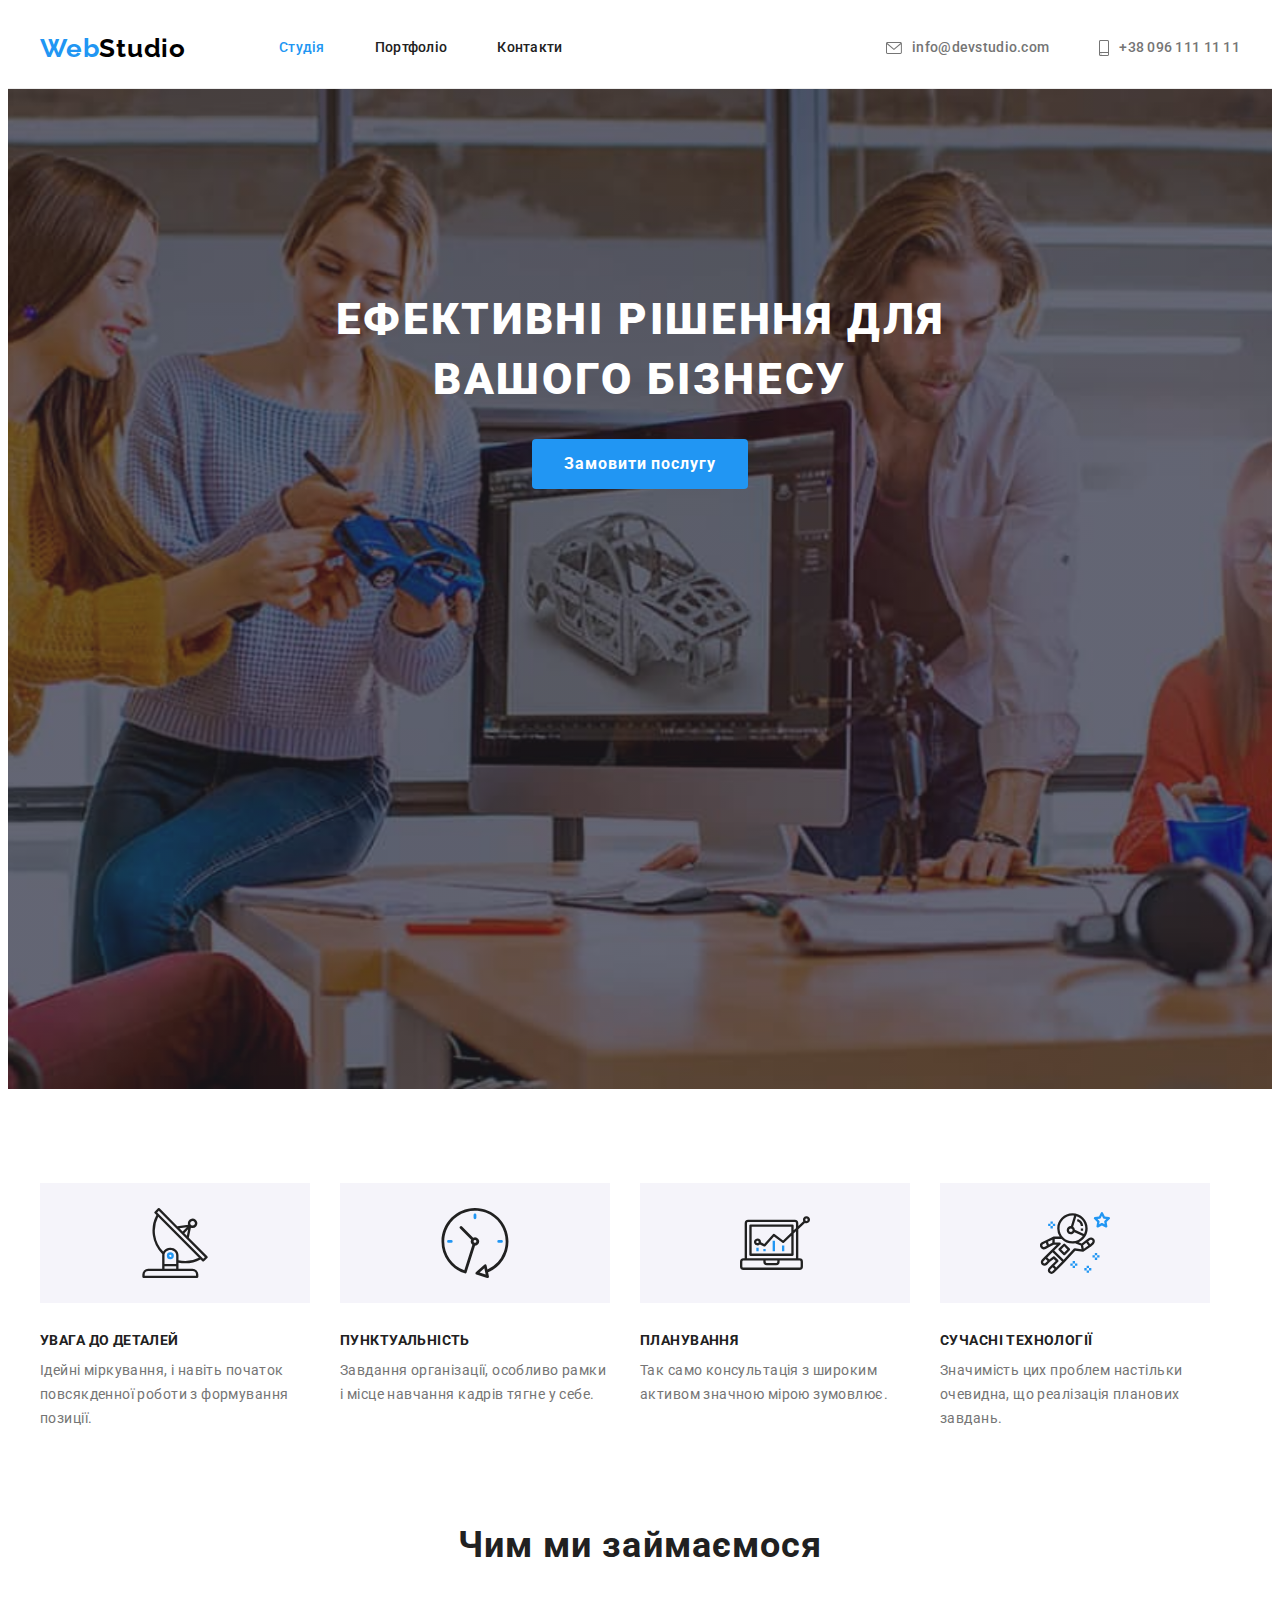
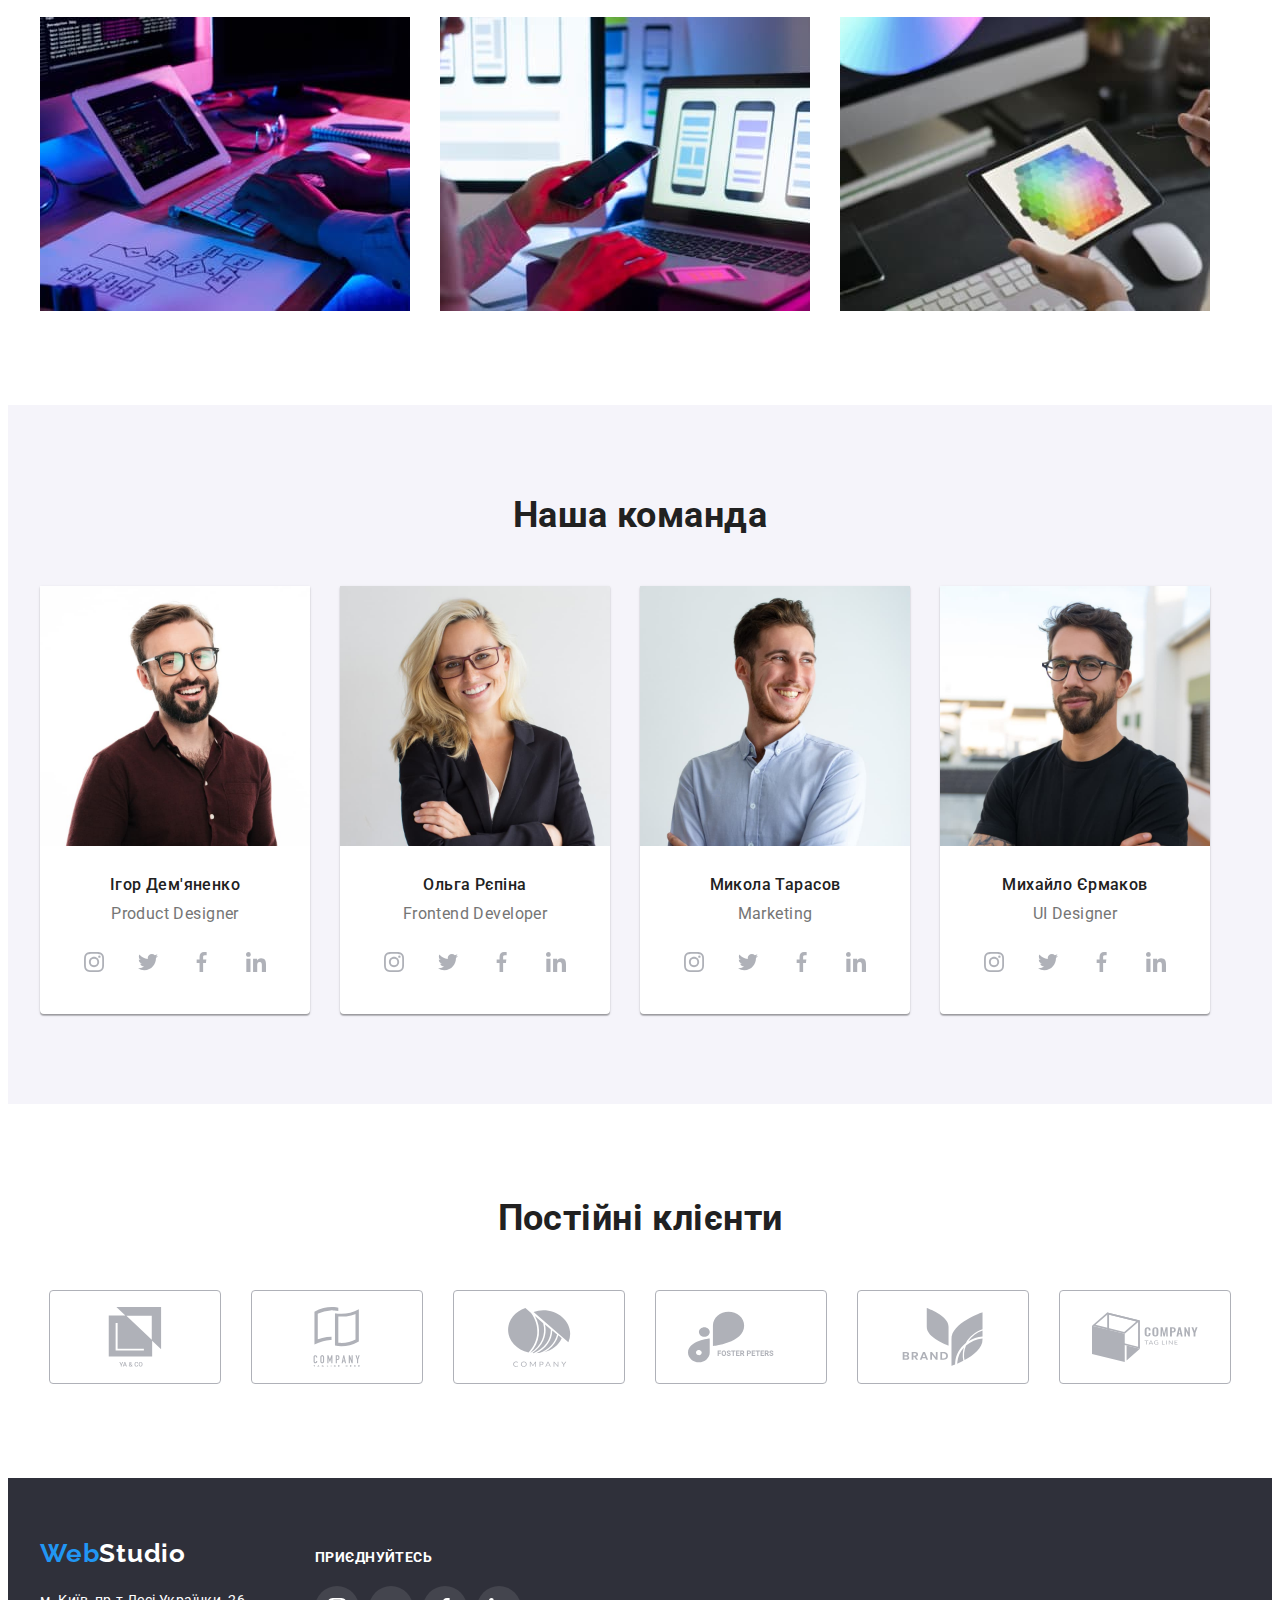
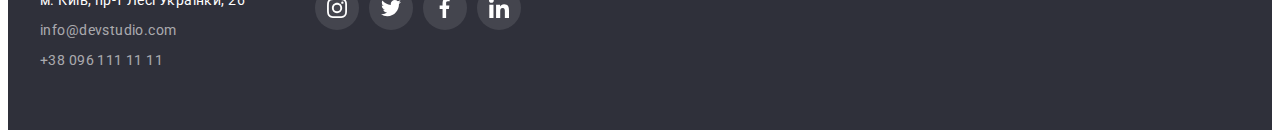
==== index.html @ 9d7074cb "New Start" ====
<!DOCTYPE html>
<html lang="uk">
  <head>
    <meta charset="UTF-8" />
    <meta http-equiv="X-UA-Compatible" content="IE=edge" />
    <meta name="viewport" content="width=device-width, initial-scale=1.0" />
    <title>Студія</title>
    <link
      rel="stylesheet"
      href="https://cdnjs.cloudflare.com/ajax/libs/modern-normalize/1.1.0/modern-normalize.min.css"
      integrity="sha512-wpPYUAdjBVSE4KJnH1VR1HeZfpl1ub8YT/NKx4PuQ5NmX2tKuGu6U/JRp5y+Y8XG2tV+wKQpNHVUX03MfMFn9Q=="
      crossorigin="anonymous"
      referrerpolicy="no-referrer"
    />
    <link rel="preconnect" href="https://fonts.googleapis.com" />
    <link rel="preconnect" href="https://fonts.gstatic.com" crossorigin />
    <link
      href="https://fonts.googleapis.com/css2?family=Raleway:wght@700&family=Roboto:wght@400;500;700;900&display=swap"
      rel="stylesheet"
    />
    <link rel="stylesheet" href="./css/styles.css" />
  </head>
  <body>
    <header class="header">
      <div class="container header-block">
        <nav class="header-navigation">
          <a href="./index.html" class="logo">Web<span class="header-logo-text">Studio</span></a>
          <ul class="header-navigation-list list">
            <li class="header-navigation-item">
              <a href="./index.html" class="header-navigation-link current">Студія</a>
            </li>
            <li class="header-navigation-item">
              <a href="./portfolio.html" class="header-navigation-link">Портфоліо</a>
            </li>
            <li class="header-navigation-item">
              <a href="" class="header-navigation-link">Контакти</a>
            </li>
          </ul>
        </nav>
        <ul class="header-contact-list list">
          <li class="header-contact-item">
            <a href="mailto:info@devstudio.com" class="header-contact-link">
              <svg class="contact-icon" width="16" height="12">
                <use href="./images/symbol-defs.svg#icon-mail"></use>
              </svg>
              info@devstudio.com</a
            >
          </li>
          <li class="header-contact-item">
            <a href="tel:+380961111111" class="header-contact-link">
              <svg class="contact-icon" width="10" height="16">
                <use href="./images/symbol-defs.svg#icon-smartphone"></use>
              </svg>

              +38 096 111 11 11</a
            >
          </li>
        </ul>
      </div>
    </header>
    <main>
      <section class="hero">
        <div class="container">
          <h1 class="hero-title">Ефективні рішення для вашого бізнесу</h1>
          <button type="button" class="button-hero button">Замовити послугу</button>
        </div>
      </section>

      <section class="section feature">
        <div class="container">
          <h2 class="visually-hidden">Наші переваги</h2>
          <ul class="feature-list list">
            <li class="feature-list-item">
              <div class="feature-image">
                <svg class="feature-icon" width="70" height="70">
                  <use href="./images/symbol-defs.svg#icon-antenna"></use>
                </svg>
              </div>
              <h3 class="feature-list-title">Увага до деталей</h3>
              <p class="feature-list-text">
                Ідейні міркування, і навіть початок повсякденної роботи з формування позиції.
              </p>
            </li>
            <li class="feature-list-item">
              <div class="feature-image">
                <svg class="feature-icon" width="70" height="70">
                  <use href="./images/symbol-defs.svg#icon-clock"></use>
                </svg>
              </div>
              <h3 class="feature-list-title">Пунктуальність</h3>
              <p class="feature-list-text">
                Завдання організації, особливо рамки і місце навчання кадрів тягне у себе.
              </p>
            </li>
            <li class="feature-list-item">
              <div class="feature-image">
                <svg class="feature-icon" width="70" height="70">
                  <use href="./images/symbol-defs.svg#icon-diagram"></use>
                </svg>
              </div>
              <h3 class="feature-list-title">Планування</h3>
              <p class="feature-list-text">
                Так само консультація з широким активом значною мірою зумовлює.
              </p>
            </li>
            <li class="feature-list-item">
              <div class="feature-image">
                <svg class="feature-icon" width="70" height="70">
                  <use href="./images/symbol-defs.svg#icon-astronaut"></use>
                </svg>
              </div>
              <h3 class="feature-list-title">Сучасні технології</h3>
              <p class="feature-list-text">
                Значимість цих проблем настільки очевидна, що реалізація планових завдань.
              </p>
            </li>
          </ul>
        </div>
      </section>
      <section class="work">
        <div class="container">
          <h2 class="work-title">Чим ми займаємося</h2>
          <ul class="work-list list">
            <li class="item">
              <img src="./images/coding.jpg" alt="Людина, яка пише код" width="370" />
            </li>
            <li class="item">
              <img src="./images/mobile_dev.jpg" alt="Мобільній розробник" width="370" />
            </li>
            <li class="item">
              <img src="./images/gradient_on_tablet.jpg" alt="Градієнт на планшеті" width="370" />
            </li>
          </ul>
        </div>
      </section>
      <section class="section our-team">
        <div class="container">
          <h2 class="our-team-title">Наша команда</h2>
          <ul class="our-team-list list">
            <li class="item card">
              <img src="./images/demianenko.jpg" alt="фото Ігора Дем'яненко" width="270" />
              <div class="our-team-discr">
                <h3 class="teammate-name">Ігор Дем'яненко</h3>
                <p lang="en" class="teammate-profession">Product Designer</p>
                <ul class="team-social list">
                  <li class="social-item">
                    <a href="" class="social-link">
                      <svg class="social-icon" width="20" height="20">
                        <use href="./images/symbol-defs.svg#icon-instagram"></use>
                      </svg>
                    </a>
                  </li>
                  <li class="social-item">
                    <a href="" class="social-link">
                      <svg class="social-icon" width="20" height="20">
                        <use href="./images/symbol-defs.svg#icon-twitter"></use>
                      </svg>
                    </a>
                  </li>
                  <li class="social-item">
                    <a href="" class="social-link">
                      <svg class="social-icon" width="20" height="20">
                        <use href="./images/symbol-defs.svg#icon-facebook"></use>
                      </svg>
                    </a>
                  </li>
                  <li class="social-item">
                    <a href="" class="social-link">
                      <svg class="social-icon" width="20" height="20">
                        <use href="./images/symbol-defs.svg#icon-linkedin"></use>
                      </svg>
                    </a>
                  </li>
                </ul>
              </div>
            </li>
            <li class="item card">
              <img src="./images/repina.jpg" alt="фото Ольги Рєпіної" width="270" />
              <div class="our-team-discr">
                <h3 class="teammate-name">Ольга Рєпіна</h3>
                <p lang="en" class="teammate-profession">Frontend Developer</p>
                <ul class="team-social list">
                  <li class="social-item">
                    <a href="" class="social-link">
                      <svg class="social-icon" width="20" height="20">
                        <use href="./images/symbol-defs.svg#icon-instagram"></use>
                      </svg>
                    </a>
                  </li>
                  <li class="social-item">
                    <a href="" class="social-link">
                      <svg class="social-icon" width="20" height="20">
                        <use href="./images/symbol-defs.svg#icon-twitter"></use>
                      </svg>
                    </a>
                  </li>
                  <li class="social-item">
                    <a href="" class="social-link">
                      <svg class="social-icon" width="20" height="20">
                        <use href="./images/symbol-defs.svg#icon-facebook"></use>
                      </svg>
                    </a>
                  </li>
                  <li class="social-item">
                    <a href="" class="social-link">
                      <svg class="social-icon" width="20" height="20">
                        <use href="./images/symbol-defs.svg#icon-linkedin"></use>
                      </svg>
                    </a>
                  </li>
                </ul>
              </div>
            </li>
            <li class="item card">
              <img src="./images/tarasov.jpg" alt="фото Миколи Тарасова" width="270" />
              <div class="our-team-discr">
                <h3 class="teammate-name">Микола Тарасов</h3>
                <p lang="en" class="teammate-profession">Marketing</p>
                <ul class="team-social list">
                  <li class="social-item">
                    <a href="" class="social-link">
                      <svg class="social-icon" width="20" height="20">
                        <use href="./images/symbol-defs.svg#icon-instagram"></use>
                      </svg>
                    </a>
                  </li>
                  <li class="social-item">
                    <a href="" class="social-link">
                      <svg class="social-icon" width="20" height="20">
                        <use href="./images/symbol-defs.svg#icon-twitter"></use>
                      </svg>
                    </a>
                  </li>
                  <li class="social-item">
                    <a href="" class="social-link">
                      <svg class="social-icon" width="20" height="20">
                        <use href="./images/symbol-defs.svg#icon-facebook"></use>
                      </svg>
                    </a>
                  </li>
                  <li class="social-item">
                    <a href="" class="social-link">
                      <svg class="social-icon" width="20" height="20">
                        <use href="./images/symbol-defs.svg#icon-linkedin"></use>
                      </svg>
                    </a>
                  </li>
                </ul>
              </div>
            </li>
            <li class="item card">
              <img src="./images/ermakov.jpg" alt="фото Михайла Єрмакова" width="270" />
              <div class="our-team-discr">
                <h3 class="teammate-name">Михайло Єрмаков</h3>
                <p lang="en" class="teammate-profession">UI Designer</p>
                <ul class="team-social list">
                  <li class="social-item">
                    <a href="" class="social-link">
                      <svg class="social-icon" width="20" height="20">
                        <use href="./images/symbol-defs.svg#icon-instagram"></use>
                      </svg>
                    </a>
                  </li>
                  <li class="social-item">
                    <a href="" class="social-link">
                      <svg class="social-icon" width="20" height="20">
                        <use href="./images/symbol-defs.svg#icon-twitter"></use>
                      </svg>
                    </a>
                  </li>
                  <li class="social-item">
                    <a href="" class="social-link">
                      <svg class="social-icon" width="20" height="20">
                        <use href="./images/symbol-defs.svg#icon-facebook"></use>
                      </svg>
                    </a>
                  </li>
                  <li class="social-item">
                    <a href="" class="social-link">
                      <svg class="social-icon" width="20" height="20">
                        <use href="./images/symbol-defs.svg#icon-linkedin"></use>
                      </svg>
                    </a>
                  </li>
                </ul>
              </div>
            </li>
          </ul>
        </div>
      </section>
      <section class="our-clients section">
        <div class="container">
          <h2 class="our-clients-title">Постійні клієнти</h2>
          <ul class="our-clients-list list">
            <li>
              <a href="" class="our-clients-link">
                <svg class="our-clients-icon" width="106" height="60">
                  <use href="./images/symbol-defs.svg#icon-yaco"></use>
                </svg>
              </a>
            </li>
            <li>
              <a href="" class="our-clients-link">
                <svg class="our-clients-icon" width="106" height="60">
                  <use href="./images/symbol-defs.svg#icon-tagline-2"></use>
                </svg>
              </a>
            </li>
            <li>
              <a href="" class="our-clients-link">
                <svg class="our-clients-icon" width="106" height="60">
                  <use href="./images/symbol-defs.svg#icon-company"></use>
                </svg>
              </a>
            </li>
            <li>
              <a href="" class="our-clients-link">
                <svg class="our-clients-icon" width="106" height="60">
                  <use href="./images/symbol-defs.svg#icon-foster-peters"></use>
                </svg>
              </a>
            </li>
            <li>
              <a href="" class="our-clients-link">
                <svg class="our-clients-icon" width="106" height="60">
                  <use href="./images/symbol-defs.svg#icon-rand"></use>
                </svg>
              </a>
            </li>
            <li>
              <a href="" class="our-clients-link">
                <svg class="our-clients-icon" width="106" height="60">
                  <use href="./images/symbol-defs.svg#icon-tag-line"></use>
                </svg>
              </a>
            </li>
          </ul>
        </div>
      </section>
    </main>
    <footer class="footer">
      <div class="container footer-thumb">
        <div class="adress-thumb">
          <a href="./index.html" class="logo">Web<span class="footer-logo-text">Studio</span></a>
          <address class="footer-adress">
            <ul class="footer-adress-list list">
              <li class="item">
                <a
                  href="https://goo.gl/maps/KbacDpf7Sf644kYd8"
                  class="footer-adress-map"
                  target="_blank"
                  rel="noreferrer noopener"
                  >м. Київ, пр-т Лесі Українки, 26</a
                >
              </li>
              <li class="item">
                <a href="mailto:info@devstudio.com" class="footer-adress-mail"
                  >info@devstudio.com</a
                >
              </li>
              <li class="item">
                <a href="tel:+380961111111" class="footer-adress-tel">+38 096 111 11 11</a>
              </li>
            </ul>
          </address>
        </div>
        <div class="join-thumb">
          <h2 class="footer-join-tittle">приєднуйтесь</h2>
          <ul class="footer-social-list list">
            <li class="footer-social-item">
              <a href="" class="footer-social-link">
                <svg class="footer-social-icon" width="20" height="20">
                  <use href="./images/symbol-defs.svg#icon-instagram"></use>
                </svg>
              </a>
            </li>
            <li class="footer-social-item">
              <a href="" class="footer-social-link">
                <svg class="footer-social-icon" width="20" height="20">
                  <use href="./images/symbol-defs.svg#icon-twitter"></use>
                </svg>
              </a>
            </li>
            <li class="footer-social-item">
              <a href="" class="footer-social-link">
                <svg class="footer-social-icon" width="20" height="20">
                  <use href="./images/symbol-defs.svg#icon-facebook"></use>
                </svg>
              </a>
            </li>
            <li class="footer-social-item">
              <a href="" class="footer-social-link">
                <svg class="footer-social-icon" width="20" height="20">
                  <use href="./images/symbol-defs.svg#icon-linkedin"></use>
                </svg>
              </a>
            </li>
          </ul>
        </div>
      </div>
    </footer>
  </body>
</html>
---- css/styles.css ----
:root {
  --primary-text-color: #757575; /* цвет вторичного текста */
  --title-text-color: #212121; /* вторичнй цвет бренда  (и текста) */
  --accent-color: #2196f3; /* основной цвет бренда */
  --black-color: #000000; /* Черный цвет на сайте */
  --bgd-color: #2f303a; /* цвет фона */
  --white-color: #ffffff; /* белый цвет на сайте */
  --transparent-white-color: rgba(255, 255, 255, 0.6); /* цвет текста в футере (с прозрачностью */
  --team-bgd-color: #f5f4fa; /* цвет фона на секциях */
  --border-color-cards: #eeeeee; /* Цвет рамок карточек*/
  --border-color-main: #ececec; /* цвет основных рамок */
  --active-button-background: #188ce8; /* цвет активности главной кнопки */
  --primary-icon-color: #afb1b8; /* Цвет контуров иконок */
}

h1,
h2,
h3,
h4,
h5,
h6,
p {
  margin: 0;
}

ul {
  margin: 0;
  padding: 0;
}

img {
  max-width: 100%;
  height: auto;
  display: block;
}

.container {
  width: 1200px;
  margin-left: auto;
  margin-right: auto;
  padding-left: 15px;
  padding-right: 15px;
  /*   outline: 2px solid tomato; */
}

.section {
  padding-top: 94px;
  padding-bottom: 94px;
}

.list {
  list-style-type: none;
}

body {
  background-color: var(--white-color);
  color: var(--primary-text-color);
  font-family: Roboto, sans-serif;
  font-size: 14px;
  letter-spacing: 0.03em;
}
a {
  text-decoration: none;
}

.button {
  font-family: Roboto, sans-serif;
  cursor: pointer;
}
.button-hero {
  background-color: var(--accent-color);
  color: var(--white-color);
  font-weight: 700;
  font-size: 16px;
  line-height: 1.87;
  letter-spacing: 0.06em;

  display: block;
  margin-left: auto;
  margin-right: auto;
  min-width: 216px;
  padding: 10px 32px;
  max-height: 50px;
  border: none;
  border-radius: 4px;
}
.button-secondary {
  background-color: var(--team-bgd-color);
  color: var(--title-text-color);
  font-weight: 500;
  font-size: 16px;
  line-height: 1.62;
  letter-spacing: 0.03em;

  padding: 6px 22px;
  max-height: 38px;
  border: transparent;
  border-radius: 4px;
}

.visually-hidden {
  position: absolute;
  width: 1px;
  height: 1px;
  margin: -1px;
  border: 0;
  padding: 0;
  white-space: nowrap;
  clip-path: inset(100%);
  clip: rect(0 0 0 0);
  overflow: hidden;
}

/* ----------------------HEADER----------------------- */

.header {
  border-bottom: 1px solid #ececec;
}
.header-block {
  display: flex;
}
.header-navigation {
  display: flex;
  align-items: center;
}

.logo {
  display: block;
  font-family: Raleway, normal;
  color: var(--accent-color);
  text-decoration: none;
  font-weight: 700;
  font-size: 26px;
  line-height: 1.19;
  letter-spacing: 0.03em;
}

.header-logo-text {
  color: var(--black-color);
}
.header-navigation-list {
  display: flex;
  align-items: center;
  margin-left: 93px;
}

.header-navigation-item:not(:last-child) {
  margin-right: 50px;
}

.header-navigation-link {
  color: var(--title-text-color);
  text-decoration: none;
  font-weight: 500;
  font-size: 14px;
  line-height: 1.14;
  letter-spacing: 0.02em;
  padding-top: 32px;
  padding-bottom: 32px;
  display: block;
}
.current {
  color: var(--accent-color);
}

.header-contact-list {
  display: flex;
  align-items: center;
  margin-left: auto;
}

.header-contact-link {
  text-decoration: none;
  color: var(--primary-text-color);
  font-weight: 500;
  font-size: 14px;
  line-height: 1.14;
  letter-spacing: 0.02em;
  padding-top: 32px;
  padding-bottom: 32px;
  display: flex;
  align-items: center;
}

.contact-icon {
  margin-right: 10px;
  fill: currentColor;
}

.header-contact-item:not(:last-child) {
  margin-right: 50px;
}

.header-navigation-link:hover,
.header-navigation-link:focus,
.header-contact-link:hover,
.header-contact-link:focus {
  color: var(--accent-color);
}

.contact-icon:hover,
.contact-icon:focus {
  fill: var(--accent-color);
}

/* --------------------HERO------------------------ */
.hero {
  background-color: var(--bgd-color);
  text-align: center;
  padding: 200px 0px;

  max-width: 1600px;
  height: 600px;

  background-image: linear-gradient(rgba(47, 48, 58, 0.4), rgba(47, 48, 58, 0.4)),
    url(../images/hero-bg.jpg);
  background-repeat: no-repeat;
  background-position: center;
  background-size: cover;

  margin: 0 auto;
}
/* .hero .container {
} */

.hero-title {
  font-weight: 900;
  font-size: 44px;
  line-height: 60px;
  letter-spacing: 0.06em;
  color: var(--white-color);
  text-transform: uppercase;
  max-width: 696px;
  margin: 0 auto;
  margin-bottom: 30px;
}

.button-hero:hover,
.button-hero:focus {
  background-color: var(--active-button-background);
}

/* ---------------------FEATURES----------------------- */

.feature-list {
  display: flex;
  flex-wrap: wrap;
}

.feature-list-item {
  flex-basis: calc(100% / 4 - 30px);
  min-width: 270px;
}
.feature-list-item:not(:last-child) {
  margin-right: 30px;
}

.feature-image {
  display: flex;
  align-items: center;
  justify-content: center;
  width: 270px;
  height: 120px;
  margin-bottom: 30px;
  background-color: var(--team-bgd-color);
}

.feature-list-title {
  color: var(--title-text-color);
  font-weight: 700;
  font-size: 14px;
  line-height: 1.14;
  text-transform: uppercase;
  margin-bottom: 10px;
}

.feature-list-text {
  line-height: 1.71;
}

/* ----------------------OUR WORK---------------------------- */
.work {
  padding-bottom: 94px;
  padding-top: 0px;
}

.work-title {
  color: var(--title-text-color);
  font-weight: 700;
  font-size: 36px;
  line-height: 1.16;
  letter-spacing: 0.03em;
  text-align: center;
  margin-bottom: 50px;
}

.work-list {
  display: flex;
  flex-wrap: wrap;
}

.work-list > .item {
  flex-basis: calc(100% / 3 -30px);
}

.work-list > .item:not(:last-child) {
  margin-right: 30px;
}

/* -----------------------------OUR TEAM---------------------------------- */

.our-team {
  background-color: var(--team-bgd-color);
  padding: 90px 0px;
}

.our-team-title {
  color: var(--title-text-color);
  font-weight: 700;
  font-size: 36px;
  line-height: 1.16;
  margin-bottom: 50px;
  text-align: center;
}

.our-team-list {
  display: flex;
  flex-wrap: wrap;
}
.card {
  background: var(--white-color);
  box-shadow: 0px 1px 3px rgba(0, 0, 0, 0.12), 0px 1px 1px rgba(0, 0, 0, 0.14),
    0px 2px 1px rgba(0, 0, 0, 0.2);
  border-radius: 0px 0px 4px 4px;
}

.our-team-list > .item {
  flex-basis: calc(100% / 4-30px);
}

.our-team-list > .item:not(:last-child) {
  margin-right: 30px;
}

.our-team-discr {
  padding-top: 30px;
  padding-bottom: 30px;
}
.teammate-name {
  color: var(--title-text-color);
  font-weight: 500;
  font-size: 16px;
  line-height: 1.18;
  text-align: center;
}

.teammate-profession {
  font-size: 16px;
  line-height: 1.18;
  margin-top: 10px;
  text-align: center;
}

.team-social {
  display: flex;
  justify-content: center;
  margin-top: 16px;
  gap: 10px;
}
.social-link {
  display: flex;
  align-items: center;
  justify-content: center;
  background-color: var(--white-color);
  color: var(--primary-icon-color);
  border-radius: 50%;
  width: 44px;
  height: 44px;
}

.social-icon {
  fill: currentColor;
}

.social-link:hover,
.social-link:focus {
  background-color: var(--accent-color);
  color: var(--white-color);
}

/* ----------------------------------OUR CLIENTS------------------------ */
.our-clients {
}

.our-clients-title {
  color: var(--title-text-color);
  font-weight: 700;
  font-size: 36px;
  line-height: 1.16;
  margin-bottom: 50px;
  text-align: center;
}

.our-clients-list {
  display: flex;
  justify-content: center;
  align-items: center;
  gap: 30px;
}

.our-clients-link {
  display: flex;
  width: 170px;
  height: 92px;
  justify-content: center;
  align-items: center;
  background: #ffffff;
  color: var(--primary-icon-color);
  border: 1px solid var(--primary-icon-color);
  border-radius: 4px;
}

.our-clients-icon {
  fill: currentColor;
}

.our-clients-link:hover,
.our-clients-link:focus {
  color: var(--accent-color);
  border-color: var(--accent-color);
}

/* ----------------------------------FOOTER----------------------------- */

.footer {
  background-color: var(--bgd-color);
  padding-top: 60px;
  padding-bottom: 60px;
}

.footer-thumb {
  display: flex;
  align-items: baseline;
}

.footer .logo {
  margin-bottom: 20px;
}

.footer-logo-text {
  color: var(--white-color);
}

.footer-adress-list > .item {
  display: block;
  margin-bottom: 9px;
  margin-top: 0px;
  max-height: 21px;
  /*  outline: 4px solid blueviolet; */
}
.footer-adress-list > .item:last-child {
  margin-bottom: 0px;
}

.footer-adress-map {
  font-style: normal;
  color: var(--white-color);
  text-decoration: none;
  line-height: 1.71;
}

.footer-adress-mail,
.footer-adress-tel {
  font-style: normal;
  color: var(--transparent-white-color);
  text-decoration: none;
  line-height: 1.71;
}

.footer-adress-map:hover,
.footer-adress-map:focus,
.footer-adress-mail:hover,
.footer-adress-mail:focus,
.footer-adress-tel:hover,
.footer-adress-tel:focus {
  color: var(--accent-color);
}

.join-thumb {
  align-items: baseline;
  margin-left: 70px;
}

.footer-join-tittle {
  color: var(--white-color);
  font-weight: 700;
  font-size: 14px;
  line-height: 1.14;
  letter-spacing: 0.03em;
  text-transform: uppercase;
}

.footer-social-list {
  display: flex;
  justify-content: center;
  margin-top: 20px;
  gap: 10px;
}
.footer-social-link {
  display: flex;
  align-items: center;
  justify-content: center;
  background: rgba(255, 255, 255, 0.1);
  color: var(--white-color);

  border-radius: 50%;
  width: 44px;
  height: 44px;
}
.footer-social-icon {
  fill: currentColor;
}

.footer-social-link:hover,
.footer-social-link:focus {
  background: var(--accent-color);
}

/* ------------------------------------------------------------------------- */
/* ---------------------------------PORTFOLIO------------------------------- */
/* ------------------------------------------------------------------------- */

.portfolio {
  margin-right: auto;
  margin-left: auto;
}

.filter-list {
  display: flex;
  margin-bottom: 50px;
  justify-content: center;
}

.filter-item {
  display: block;
  margin-right: 8px;
}

.filter-item:last-child {
  margin-right: 0;
}

.button-secondary:hover,
.button-secondary:focus {
  background-color: var(--accent-color);
  color: var(--white-color);

  box-shadow: 0px 3px 1px rgba(0, 0, 0, 0.1), 0px 1px 2px rgba(0, 0, 0, 0.08),
    0px 2px 2px rgba(0, 0, 0, 0.12);
}

.portfolio-list {
  display: flex;
  flex-wrap: wrap;
}

.portfolio-list-item {
  display: inline-block;
  flex-basis: calc(100% / 3-30px);
  max-width: 370px;
  margin-right: 30px;
  margin-bottom: 30px;
}
.portfolio-list-item:nth-child(3n) {
  margin-right: 0;
}
.portfolio-list-item:nth-last-child(-n + 3) {
  margin-bottom: 0;
}

.project-discr {
  padding: 20px 24px;
  border-bottom: 1px solid var(--border-color-cards);
  border-right: 1px solid var(--border-color-cards);
  border-left: 1px solid var(--border-color-cards);
}

.portfolio-title {
  color: var(--title-text-color);
  font-weight: 700;
  font-size: 18px;
  line-height: 2;
  letter-spacing: 0.06em;
  margin-bottom: 4px;
}

.portfolio-text {
  color: var(--primary-text-color);
  font-size: 16px;
  line-height: 1.87;
}

.portfolio-link {
  display: block;
}

.portfolio-link:hover,
.portfolio-link:focus {
  box-shadow: 0px 1px 1px rgba(0, 0, 0, 0.12), 0px 4px 4px rgba(0, 0, 0, 0.06),
    1px 4px 6px rgba(0, 0, 0, 0.16);
}
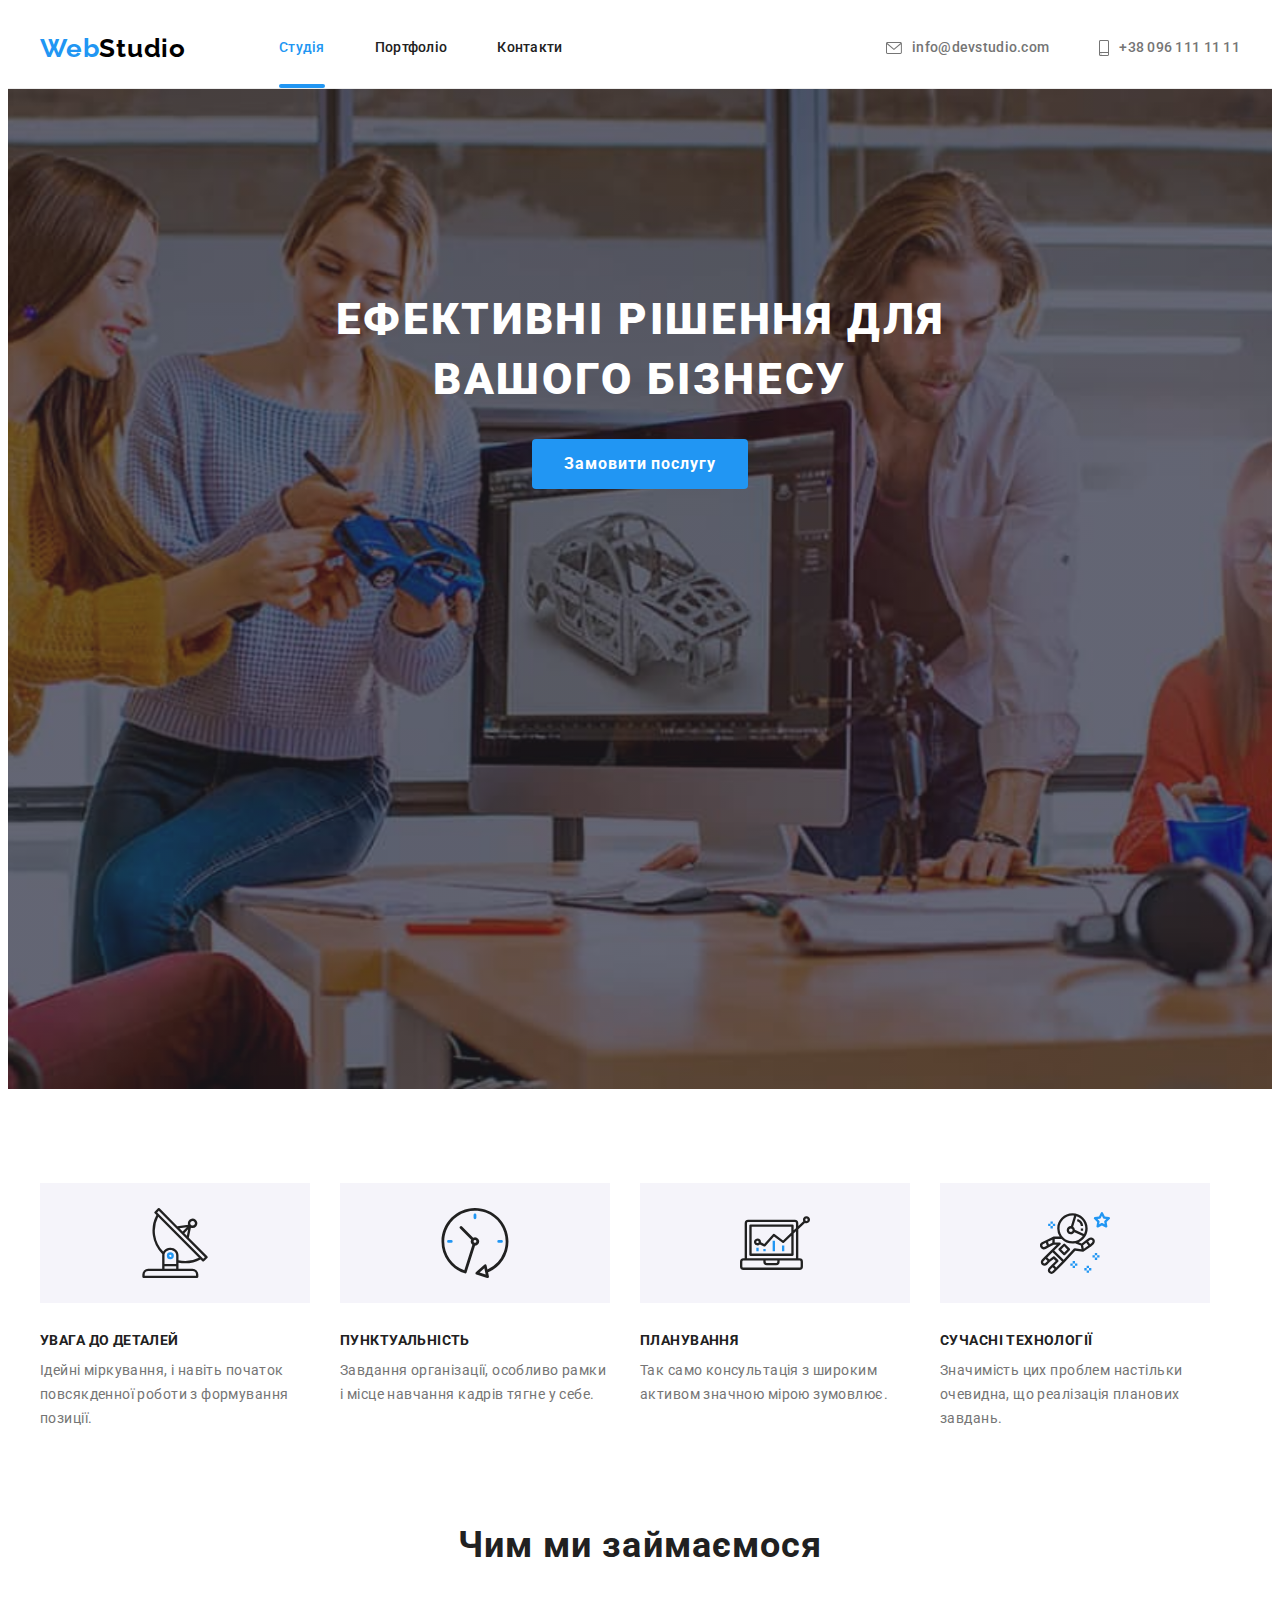
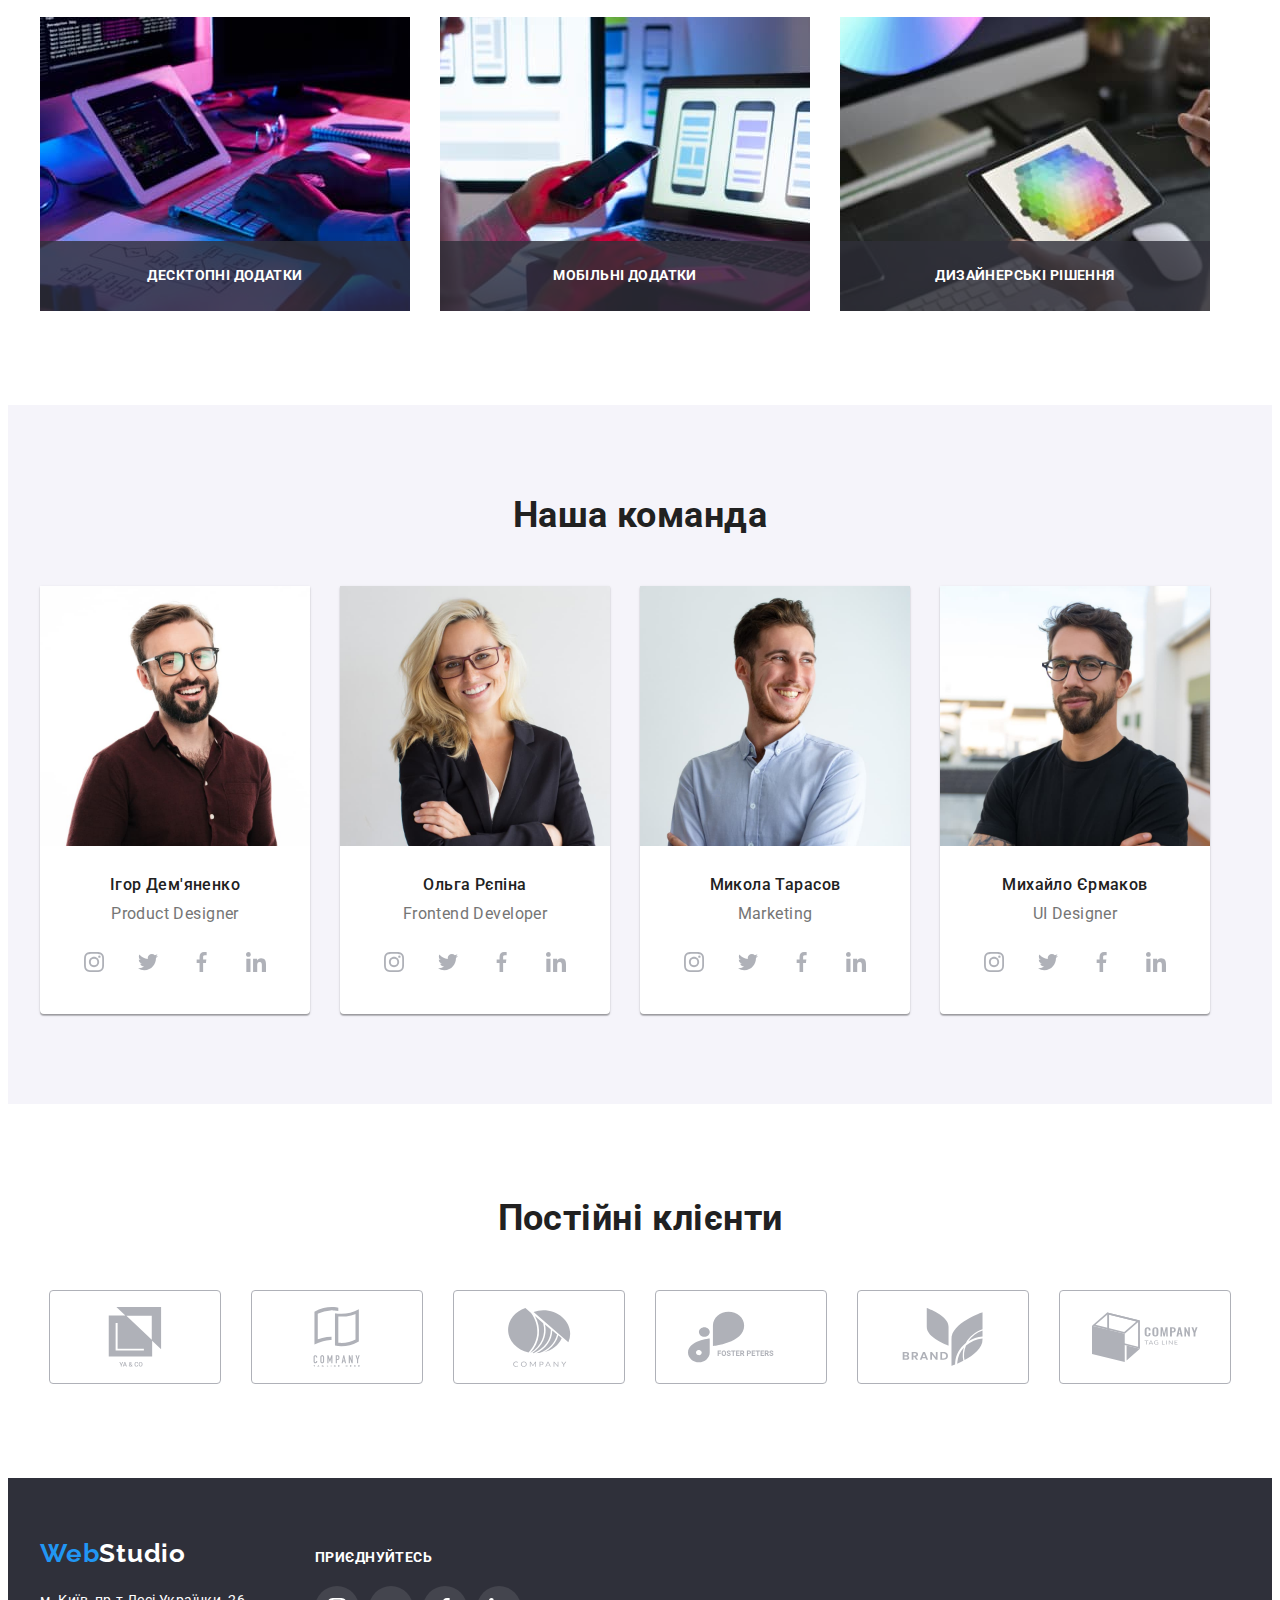
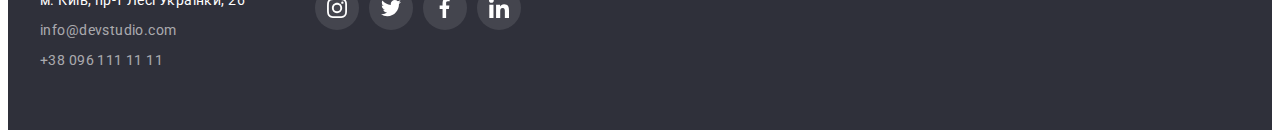
==== commit a5e9bf11: "добавляет модальное окно" ====
--- a/index.html
+++ b/index.html
@@ -62,7 +62,9 @@
       <section class="hero">
         <div class="container">
           <h1 class="hero-title">Ефективні рішення для вашого бізнесу</h1>
-          <button type="button" class="button-hero button">Замовити послугу</button>
+          <button type="button " class="button-hero button" data-modal-open>
+            Замовити послугу
+          </button>
         </div>
       </section>
 
@@ -122,13 +124,22 @@
           <h2 class="work-title">Чим ми займаємося</h2>
           <ul class="work-list list">
             <li class="item">
-              <img src="./images/coding.jpg" alt="Людина, яка пише код" width="370" />
+              <div class="work-img-block">
+                <img src="./images/coding.jpg" alt="Людина, яка пише код" width="370" />
+                <div class="work-inform-block">Десктопні додатки</div>
+              </div>
             </li>
             <li class="item">
-              <img src="./images/mobile_dev.jpg" alt="Мобільній розробник" width="370" />
+              <div class="work-img-block">
+                <img src="./images/mobile_dev.jpg" alt="Мобільній розробник" width="370" />
+                <div class="work-inform-block">Мобільні додатки</div>
+              </div>
             </li>
             <li class="item">
-              <img src="./images/gradient_on_tablet.jpg" alt="Градієнт на планшеті" width="370" />
+              <div class="work-img-block">
+                <img src="./images/gradient_on_tablet.jpg" alt="Градієнт на планшеті" width="370" />
+                <div class="work-inform-block">Дизайнерські рішення</div>
+              </div>
             </li>
           </ul>
         </div>
@@ -399,5 +410,25 @@
         </div>
       </div>
     </footer>
+
+    <div class="backdrop is-hidden" data-modal>
+      <div class="modal">
+        <button class="modal-btn" data-modal-close>
+          <svg
+            width="11"
+            height="11"
+            viewBox="0 0 11 11"
+            fill="none"
+            xmlns="http://www.w3.org/2000/svg"
+          >
+            <path
+              d="M11 1.10786L9.89214 0L5.5 4.39214L1.10786 0L0 1.10786L4.39214 5.5L0 9.89214L1.10786 11L5.5 6.60786L9.89214 11L11 9.89214L6.60786 5.5L11 1.10786Z"
+              fill="black"
+            />
+          </svg>
+        </button>
+      </div>
+    </div>
+    <script src="./js/modal.js"></script>
   </body>
 </html>
--- a/css/styles.css
+++ b/css/styles.css
@@ -158,9 +158,24 @@
   padding-top: 32px;
   padding-bottom: 32px;
   display: block;
+  position: relative;
 }
 .current {
   color: var(--accent-color);
+}
+
+.current::after {
+  position: absolute;
+  content: '';
+  display: block;
+
+  left: 0;
+  bottom: 0px;
+
+  width: 100%;
+  height: 4px;
+  border-radius: 2px;
+  background-color: var(--accent-color);
 }
 
 .header-contact-list {
@@ -220,8 +235,6 @@
 
   margin: 0 auto;
 }
-/* .hero .container {
-} */
 
 .hero-title {
   font-weight: 900;
@@ -305,6 +318,30 @@
 
 .work-list > .item:not(:last-child) {
   margin-right: 30px;
+}
+
+.work-img-block {
+  position: relative;
+}
+
+.work-inform-block {
+  position: absolute;
+  display: flex;
+  align-items: center;
+  justify-content: center;
+
+  bottom: 0;
+  left: 0;
+  height: 70px;
+  width: 100%;
+
+  background-color: rgba(47, 48, 58, 0.8);
+  color: var(--white-color);
+  font-weight: 700;
+  font-size: 14px;
+  line-height: 1.14;
+  letter-spacing: 0.03em;
+  text-transform: uppercase;
 }
 
 /* -----------------------------OUR TEAM---------------------------------- */
@@ -604,8 +641,83 @@
   display: block;
 }
 
+.portfolio-img-block {
+  position: relative;
+  overflow: hidden;
+}
+
+.portfolio-img-overlay {
+  position: absolute;
+  display: flex;
+  top: 0;
+  left: 0;
+  padding: 0 24px;
+  align-items: center;
+
+  background-color: rgba(33, 150, 243, 0.9);
+  width: 100%;
+  height: 100%;
+
+  transform: translateY(101%);
+  /*   transition: transform 250ms cubic-bezier(0.4, 0, 0.2, 1); */
+}
+
+.portfolio-overlay-text {
+  font-size: 18px;
+  line-height: 1.55;
+  color: var(--white-color);
+}
+
 .portfolio-link:hover,
 .portfolio-link:focus {
   box-shadow: 0px 1px 1px rgba(0, 0, 0, 0.12), 0px 4px 4px rgba(0, 0, 0, 0.06),
     1px 4px 6px rgba(0, 0, 0, 0.16);
 }
+
+.portfolio-link:hover .portfolio-img-overlay {
+  transform: translateY(0);
+}
+
+/* ------------------------modal-------------------------- */
+
+.backdrop {
+  position: fixed;
+  top: 0;
+  left: 0;
+  width: 100%;
+  height: 100%;
+  background-color: rgba(0, 0, 0, 0.2);
+}
+
+.backdrop.is-hidden {
+  opacity: 0;
+  pointer-events: none;
+}
+.modal {
+  min-width: 528px;
+  min-height: 581px;
+  background-color: var(--white-color);
+  position: absolute;
+  top: 50%;
+  left: 50%;
+  transform: translate(-50%, -50%);
+  padding: 17px 17px;
+}
+
+.modal-btn {
+  width: 30px;
+  height: 30px;
+  border-radius: 50%;
+  background-color: var(--white-color);
+  border: 1px solid rgba(0, 0, 0, 0.1);
+  position: absolute;
+  right: 17px;
+  top: 17px;
+  cursor: pointer;
+}
+
+.modal-btn {
+  display: flex;
+  align-items: center;
+  justify-content: center;
+}
